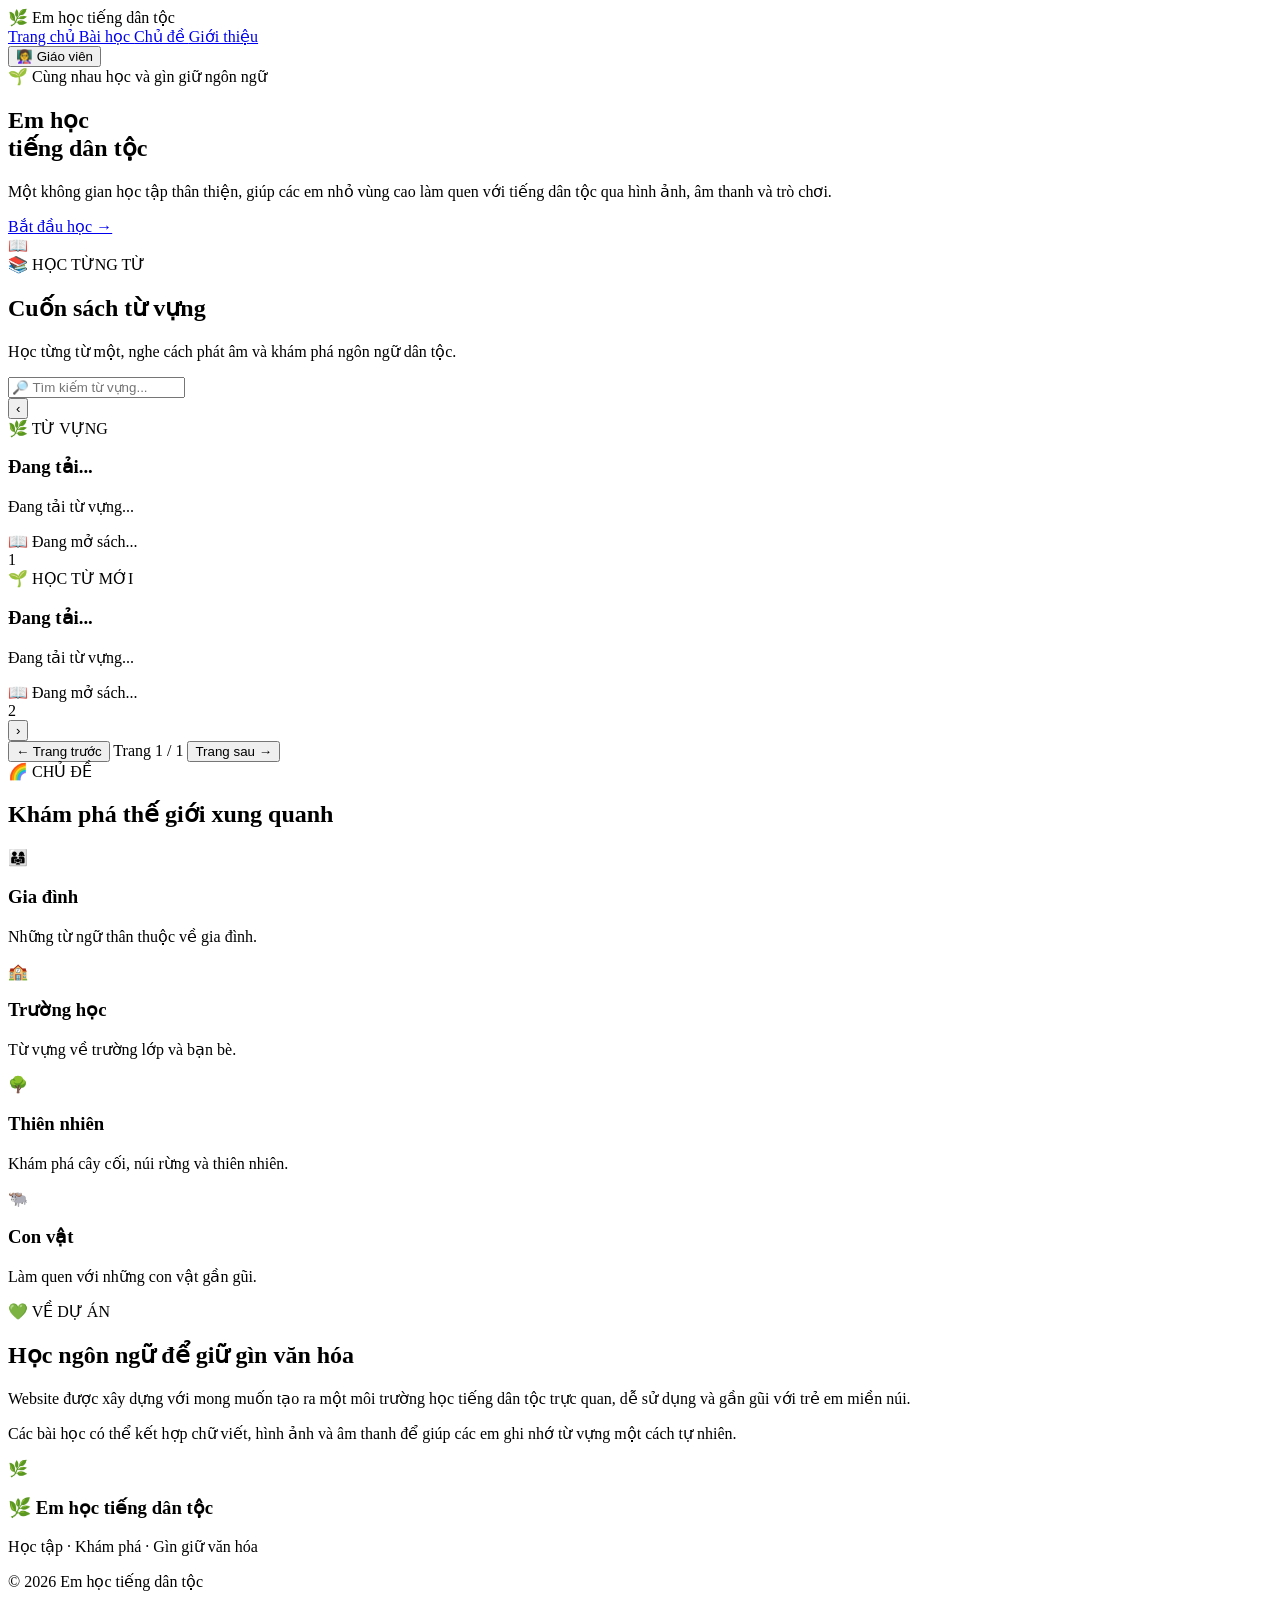
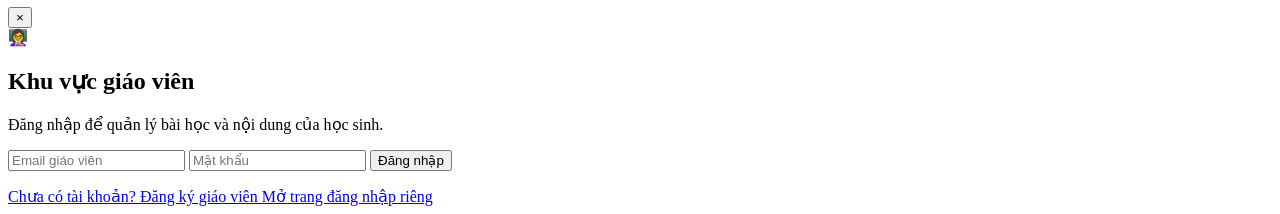
==== docs/index.html @ e3fe4866 "Add GitHub Pages frontend" ====
<!DOCTYPE html>
<html lang="vi">

<head>
    <meta charset="UTF-8">

    <meta
        name="viewport"
        content="width=device-width, initial-scale=1.0"
    >

    <title>Em học tiếng dân tộc</title>

    <link
    rel="stylesheet"
    href="/static/design.css"
>

</head>

<body>

    <!-- ================================================= -->
    <!-- HEADER -->
    <!-- ================================================= -->

    <header class="header">

        <div class="logo">
            🌿
            <span>Em học tiếng dân tộc</span>
        </div>

        <nav class="nav">

            <a href="#home">
                Trang chủ
            </a>

            <a href="#lessons">
                Bài học
            </a>

            <a href="#topics">
                Chủ đề
            </a>

            <a href="#about">
                Giới thiệu
            </a>

        </nav>

        <button
            class="teacher-login"
            type="button"
        >
            👩‍🏫 Giáo viên
        </button>

    </header>


    <!-- ================================================= -->
    <!-- HERO -->
    <!-- ================================================= -->

    <section
        class="hero"
        id="home"
    >

        <div class="hero-content">

            <span class="hero-small">
                🌱 Cùng nhau học và gìn giữ ngôn ngữ
            </span>

            <h1>
                Em học<br>
                <span>tiếng dân tộc</span>
            </h1>

            <p>
                Một không gian học tập thân thiện,
                giúp các em nhỏ vùng cao làm quen
                với tiếng dân tộc qua hình ảnh,
                âm thanh và trò chơi.
            </p>

            <a
                href="#lessons"
                class="hero-button"
            >
                Bắt đầu học →
            </a>

        </div>

        <div class="hero-illustration">
            📖
        </div>

    </section>


    <!-- ================================================= -->
    <!-- LESSONS / VOCABULARY BOOK -->
    <!-- ================================================= -->

    <section
        class="lessons-section"
        id="lessons"
    >

        <div class="section-title">

            <span>
                📚 HỌC TỪNG TỪ
            </span>

            <h2>
                Cuốn sách từ vựng
            </h2>

            <p>
                Học từng từ một, nghe cách phát âm
                và khám phá ngôn ngữ dân tộc.
            </p>

        </div>


        <!-- ================================================= -->
        <!-- SEARCH -->
        <!-- ================================================= -->

        <div class="search-box">

            <input
                type="text"
                id="searchInput"
                placeholder="🔎 Tìm kiếm từ vựng..."
                autocomplete="off"
            >

        </div>


        <!-- ================================================= -->
        <!-- BOOK -->
        <!-- ================================================= -->

        <div class="book-wrapper">

            <!-- TRANG TRƯỚC -->

            <button
                class="book-nav"
                id="prevPage"
                type="button"
                aria-label="Trang trước"
            >
                ‹
            </button>


            <!-- CUỐN SÁCH -->

            <div class="book">

                <!-- ========================================= -->
                <!-- TRANG TRÁI -->
                <!-- ========================================= -->

                <div class="book-page left-page">

                    <div class="page-content">

                        <div class="page-header">
                            <span>
                                🌿 TỪ VỰNG
                            </span>
                        </div>

                        <h3 id="leftTitle">
                            Đang tải...
                        </h3>

                        <p
                            id="leftDescription"
                            class="page-description"
                        >
                            Đang tải từ vựng...
                        </p>


                        <div
                            class="book-words"
                            id="leftWords"
                        >

                            <div class="loading">
                                📖 Đang mở sách...
                            </div>

                        </div>

                    </div>


                    <div
                        class="page-number"
                        id="leftPageNumber"
                    >
                        1
                    </div>

                </div>


                <!-- ========================================= -->
                <!-- GÁY SÁCH -->
                <!-- ========================================= -->

                <div class="book-spine"></div>


                <!-- ========================================= -->
                <!-- TRANG PHẢI -->
                <!-- ========================================= -->

                <div class="book-page right-page">

                    <div class="page-content">

                        <div class="page-header">
                            <span>
                                🌱 HỌC TỪ MỚI
                            </span>
                        </div>

                        <h3 id="rightTitle">
                            Đang tải...
                        </h3>

                        <p
                            id="rightDescription"
                            class="page-description"
                        >
                            Đang tải từ vựng...
                        </p>


                        <div
                            class="book-words"
                            id="rightWords"
                        >

                            <div class="loading">
                                📖 Đang mở sách...
                            </div>

                        </div>

                    </div>


                    <div
                        class="page-number"
                        id="rightPageNumber"
                    >
                        2
                    </div>

                </div>

            </div>


            <!-- TRANG SAU -->

            <button
                class="book-nav"
                id="nextPage"
                type="button"
                aria-label="Trang sau"
            >
                ›
            </button>

        </div>


        <!-- ================================================= -->
        <!-- BOOK CONTROLS -->
        <!-- ================================================= -->

        <div class="book-controls">

            <button
                class="book-control-button"
                id="prevPageBottom"
                type="button"
            >
                ← Trang trước
            </button>


            <span
                id="bookPageInfo"
                class="book-page-info"
            >
                Trang 1 / 1
            </span>


            <button
                class="book-control-button"
                id="nextPageBottom"
                type="button"
            >
                Trang sau →
            </button>

        </div>

    </section>


    <!-- ================================================= -->
    <!-- TOPICS -->
    <!-- ================================================= -->

    <section
        class="topics-section"
        id="topics"
    >

        <div class="section-title">

            <span>
                🌈 CHỦ ĐỀ
            </span>

            <h2>
                Khám phá thế giới xung quanh
            </h2>

        </div>


        <div class="topic-grid">

            <div class="topic-card">

                <div class="topic-icon">
                    👨‍👩‍👧
                </div>

                <h3>
                    Gia đình
                </h3>

                <p>
                    Những từ ngữ thân thuộc
                    về gia đình.
                </p>

            </div>


            <div class="topic-card">

                <div class="topic-icon">
                    🏫
                </div>

                <h3>
                    Trường học
                </h3>

                <p>
                    Từ vựng về trường lớp
                    và bạn bè.
                </p>

            </div>


            <div class="topic-card">

                <div class="topic-icon">
                    🌳
                </div>

                <h3>
                    Thiên nhiên
                </h3>

                <p>
                    Khám phá cây cối,
                    núi rừng và thiên nhiên.
                </p>

            </div>


            <div class="topic-card">

                <div class="topic-icon">
                    🐃
                </div>

                <h3>
                    Con vật
                </h3>

                <p>
                    Làm quen với những
                    con vật gần gũi.
                </p>

            </div>

        </div>

    </section>


    <!-- ================================================= -->
    <!-- ABOUT -->
    <!-- ================================================= -->

    <section
        class="about-section"
        id="about"
    >

        <div class="about-content">

            <span>
                💚 VỀ DỰ ÁN
            </span>

            <h2>
                Học ngôn ngữ để giữ gìn văn hóa
            </h2>

            <p>
                Website được xây dựng với mong muốn
                tạo ra một môi trường học tiếng dân tộc
                trực quan, dễ sử dụng và gần gũi với
                trẻ em miền núi.
            </p>

            <p>
                Các bài học có thể kết hợp chữ viết,
                hình ảnh và âm thanh để giúp các em
                ghi nhớ từ vựng một cách tự nhiên.
            </p>

        </div>


        <div class="about-icon">
            🌿
        </div>

    </section>


    <!-- ================================================= -->
    <!-- FOOTER -->
    <!-- ================================================= -->

    <footer class="footer">

        <h3>
            🌿 Em học tiếng dân tộc
        </h3>

        <p>
            Học tập · Khám phá · Gìn giữ văn hóa
        </p>

        <p>
            © 2026 Em học tiếng dân tộc
        </p>

    </footer>


    <!-- ================================================= -->
    <!-- LOGIN POPUP -->
    <!-- ================================================= -->

    <div
        class="login-popup"
        role="dialog"
        aria-modal="true"
        aria-labelledby="loginTitle"
    >

        <div class="login-box">

            <button
                class="close"
                type="button"
                aria-label="Đóng"
            >
                ×
            </button>


            <div class="login-icon">
                👩‍🏫
            </div>


            <h2 id="loginTitle">
                Khu vực giáo viên
            </h2>


            <p>
                Đăng nhập để quản lý bài học
                và nội dung của học sinh.
            </p>


            <input
                id="loginEmail"
                type="email"
                placeholder="Email giáo viên"
                autocomplete="email"
            >


            <input
                id="password"
                type="password"
                placeholder="Mật khẩu"
                autocomplete="current-password"
            >


            <button
                class="login-button"
                type="button"
            >
                Đăng nhập
            </button>


            <p
                id="loginMessage"
                class="login-message"
            ></p>


            <a
                href="register.html"
                class="register-link"
            >
                Chưa có tài khoản? Đăng ký giáo viên
            </a>


            <a
                href="login.html"
                class="separate-login-link"
            >
                Mở trang đăng nhập riêng
            </a>

        </div>

    </div>


    <!-- ================================================= -->
    <!-- JAVASCRIPT -->
    <!-- ================================================= -->

  

<script src="/static/function.js"></script>
</body>

</html>
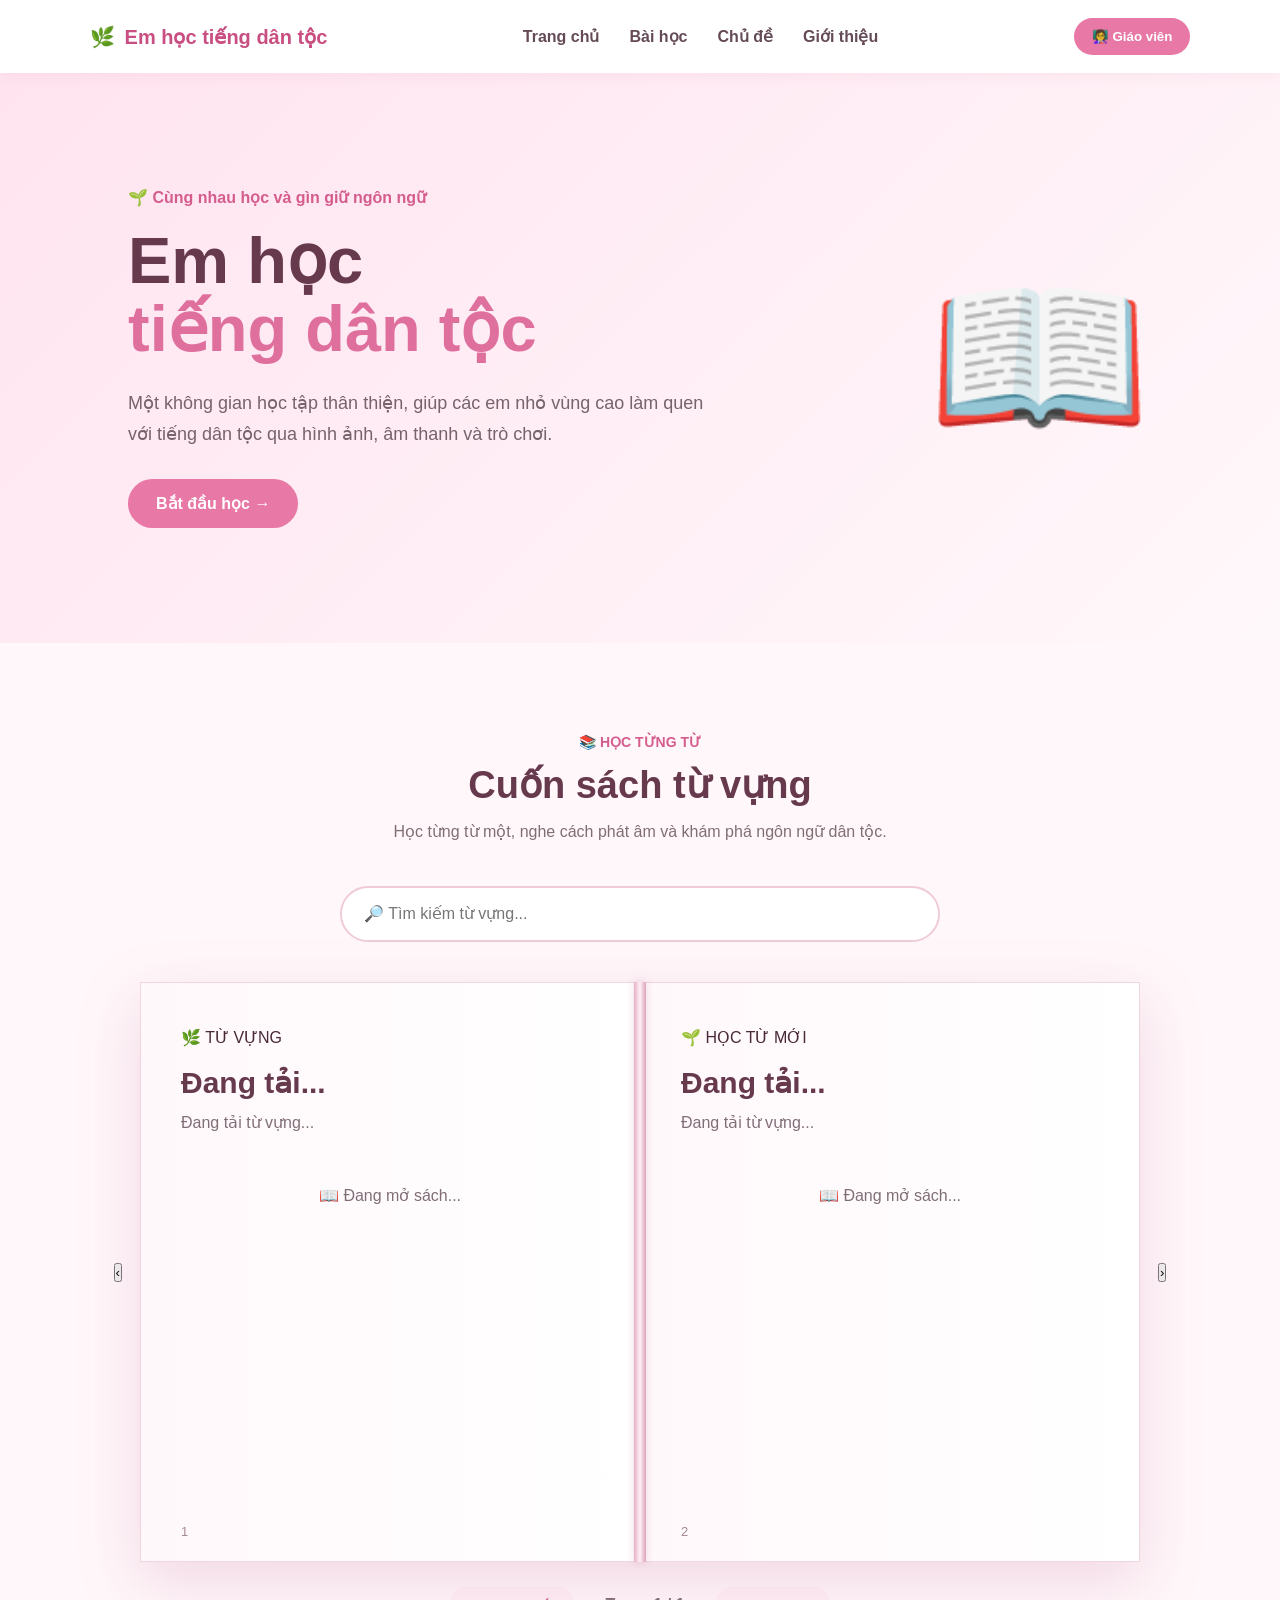
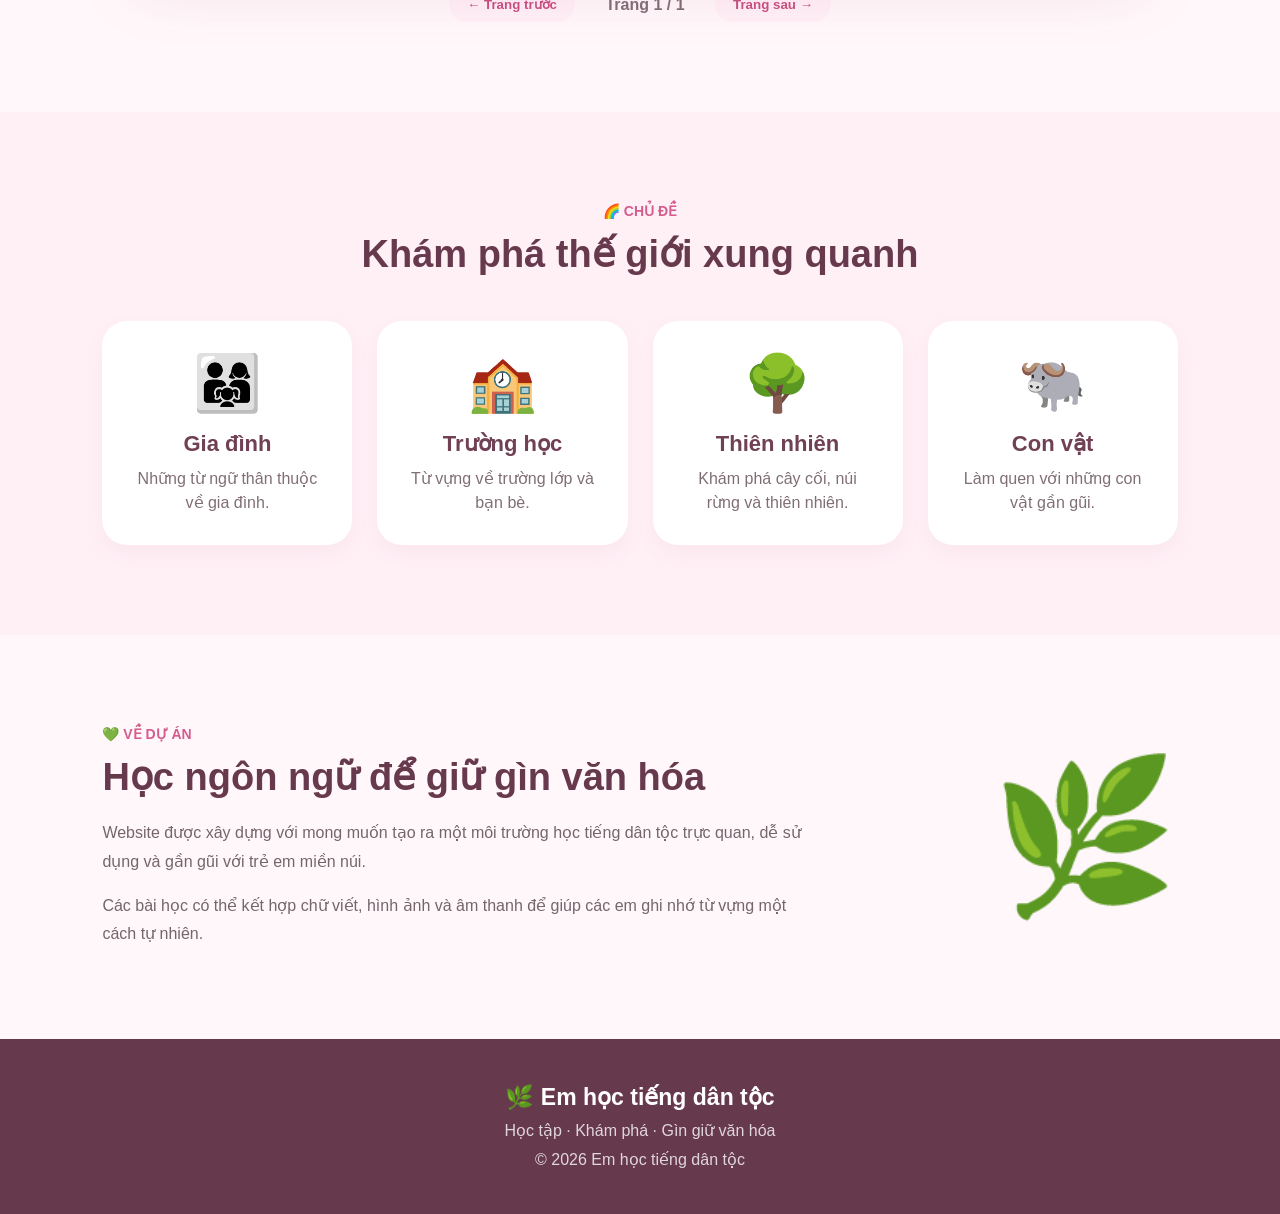
==== commit d8321bf2: "Fix CSS paths" ====
--- a/docs/index.html
+++ b/docs/index.html
@@ -14,7 +14,7 @@
 
     <link
     rel="stylesheet"
-    href="/static/design.css"
+    href="./design.css"
 >
 
 </head>
--- a/docs/design.css
+++ b/docs/design.css
@@ -0,0 +1,1275 @@
+* {
+    margin: 0;
+    padding: 0;
+    box-sizing: border-box;
+}
+
+html {
+    scroll-behavior: smooth;
+}
+
+body {
+    font-family: "Segoe UI", Arial, sans-serif;
+    background: #fff7fa;
+    color: #4a2938;
+}
+
+
+/* =====================================================
+   HEADER
+===================================================== */
+
+.header {
+    width: 100%;
+    padding: 18px 7%;
+
+    display: flex;
+    align-items: center;
+    justify-content: space-between;
+
+    background: white;
+
+    position: sticky;
+    top: 0;
+    z-index: 1000;
+
+    box-shadow:
+        0 2px 15px rgba(190, 80, 120, 0.08);
+}
+
+.logo {
+    display: flex;
+    align-items: center;
+    gap: 10px;
+
+    font-size: 20px;
+    font-weight: 700;
+
+    color: #c94f82;
+}
+
+.nav {
+    display: flex;
+    gap: 30px;
+}
+
+.nav a {
+    text-decoration: none;
+    color: #654b57;
+    font-weight: 600;
+
+    transition: 0.2s;
+}
+
+.nav a:hover {
+    color: #d95f91;
+}
+
+.teacher-login {
+    border: none;
+
+    padding: 11px 18px;
+
+    border-radius: 30px;
+
+    background: #e878a5;
+    color: white;
+
+    cursor: pointer;
+
+    font-weight: 600;
+
+    transition: 0.2s;
+}
+
+.teacher-login:hover {
+    background: #d95f91;
+    transform: translateY(-1px);
+}
+
+
+/* =====================================================
+   HERO
+===================================================== */
+
+.hero {
+    min-height: 570px;
+
+    padding: 80px 10%;
+
+    display: flex;
+    align-items: center;
+    justify-content: space-between;
+
+    background:
+        linear-gradient(
+            135deg,
+            #ffe4ef,
+            #fff8fb
+        );
+}
+
+.hero-content {
+    max-width: 600px;
+}
+
+.hero-small {
+    color: #d45d8d;
+    font-weight: 600;
+}
+
+.hero h1 {
+    margin-top: 20px;
+
+    font-size: 65px;
+    line-height: 1.05;
+
+    color: #67394d;
+}
+
+.hero h1 span {
+    color: #df6f9d;
+}
+
+.hero p {
+    margin-top: 25px;
+
+    font-size: 18px;
+
+    line-height: 1.7;
+
+    color: #76636c;
+}
+
+.hero-button {
+    display: inline-block;
+
+    margin-top: 30px;
+
+    padding: 15px 28px;
+
+    border-radius: 30px;
+
+    background: #e878a5;
+    color: white;
+
+    text-decoration: none;
+
+    font-weight: 700;
+
+    transition: 0.2s;
+}
+
+.hero-button:hover {
+    background: #d95f91;
+
+    transform: translateY(-2px);
+
+    box-shadow:
+        0 8px 20px rgba(217, 95, 145, 0.2);
+}
+
+.hero-illustration {
+    font-size: 180px;
+}
+
+
+/* =====================================================
+   GENERAL SECTION
+===================================================== */
+
+.lessons-section,
+.topics-section,
+.about-section {
+    padding: 90px 8%;
+}
+
+.section-title {
+    text-align: center;
+
+    max-width: 700px;
+
+    margin: 0 auto 45px;
+}
+
+.section-title span,
+.about-content > span {
+    color: #d45d8d;
+
+    font-size: 14px;
+
+    font-weight: 700;
+}
+
+.section-title h2,
+.about-content h2 {
+    margin-top: 12px;
+
+    font-size: 38px;
+
+    color: #67394d;
+}
+
+.section-title p {
+    margin-top: 15px;
+
+    color: #806e77;
+}
+
+
+/* =====================================================
+   SEARCH
+===================================================== */
+
+.search-box {
+    max-width: 600px;
+
+    margin: 0 auto 40px;
+}
+
+.search-box input {
+    width: 100%;
+
+    padding: 17px 22px;
+
+    border: 2px solid #f0cbd9;
+
+    border-radius: 40px;
+
+    outline: none;
+
+    font-size: 16px;
+
+    background: white;
+
+    transition: 0.2s;
+}
+
+.search-box input:focus {
+    border-color: #e878a5;
+
+    box-shadow:
+        0 0 0 4px rgba(232, 120, 165, 0.1);
+}
+
+
+
+/* =====================================================
+   BOOK - CUỐN SÁCH TỪ VỰNG
+===================================================== */
+
+.book-wrapper {
+    width: 100%;
+    max-width: 1200px;
+    margin: 30px auto 0;
+
+    display: flex;
+    align-items: center;
+    justify-content: center;
+
+    gap: 18px;
+}
+
+
+/* =====================================================
+   BOOK
+===================================================== */
+
+.book {
+    width: 100%;
+    max-width: 1000px;
+
+    min-height: 580px;
+
+    display: flex;
+
+    position: relative;
+
+    perspective: 1800px;
+
+    filter:
+        drop-shadow(
+            0 20px 30px
+            rgba(180, 70, 120, 0.18)
+        );
+}
+
+
+/* =====================================================
+   PAGE
+===================================================== */
+
+.book-page {
+    width: 50%;
+    min-height: 580px;
+
+    position: relative;
+
+    padding: 45px 40px;
+
+    background:
+        linear-gradient(
+            90deg,
+            #fff8fb,
+            #ffffff
+        );
+
+    border: 1px solid #f1d5df;
+
+    overflow: hidden;
+}
+
+
+.book-left {
+    border-radius:
+        25px 0 0 25px;
+
+    box-shadow:
+        inset -12px 0 20px
+        rgba(180, 70, 120, 0.05);
+}
+
+
+.book-right {
+    border-radius:
+        0 25px 25px 0;
+
+    background:
+        linear-gradient(
+            270deg,
+            #fff8fb,
+            #ffffff
+        );
+
+    box-shadow:
+        inset 12px 0 20px
+        rgba(180, 70, 120, 0.05);
+}
+
+
+/* =====================================================
+   BOOK SPINE
+===================================================== */
+
+.book-spine {
+    width: 12px;
+
+    min-height: 580px;
+
+    position: absolute;
+
+    left: 50%;
+
+    transform:
+        translateX(-50%);
+
+    z-index: 10;
+
+    background:
+        linear-gradient(
+            90deg,
+            #e5b0c5,
+            #fff0f6,
+            #dca2ba
+        );
+
+    box-shadow:
+        0 0 8px
+        rgba(160, 70, 110, 0.2);
+}
+
+
+/* =====================================================
+   PAGE CONTENT
+===================================================== */
+
+.page-content {
+    position: relative;
+    z-index: 2;
+}
+
+
+.page-label {
+    display: inline-block;
+
+    padding: 7px 14px;
+
+    border-radius: 20px;
+
+    background: #fff0f6;
+
+    color: #d45d8d;
+
+    font-size: 13px;
+
+    font-weight: 700;
+}
+
+
+.page-content h3 {
+    margin-top: 18px;
+
+    font-size: 30px;
+
+    color: #67394d;
+}
+
+
+.page-description {
+    margin-top: 10px;
+
+    color: #806e77;
+
+    line-height: 1.6;
+}
+
+
+/* =====================================================
+   DECORATION
+===================================================== */
+
+.page-decoration {
+    position: absolute;
+
+    top: 15px;
+    right: 25px;
+
+    font-size: 32px;
+
+    opacity: 0.7;
+}
+
+
+/* =====================================================
+   WORD GRID
+===================================================== */
+
+.book-word-grid {
+    margin-top: 25px;
+
+    display: grid;
+
+    grid-template-columns:
+        repeat(2, 1fr);
+
+    gap: 15px;
+}
+
+
+/* =====================================================
+   WORD CARD
+===================================================== */
+
+.book-word {
+    min-height: 150px;
+
+    padding: 20px;
+
+    display: flex;
+
+    flex-direction: column;
+
+    justify-content: center;
+
+    align-items: center;
+
+    text-align: center;
+
+    background:
+        linear-gradient(
+            135deg,
+            #fff0f6,
+            #fff9fc
+        );
+
+    border: 1px solid #f4d7e3;
+
+    border-radius: 18px;
+
+    transition: 0.25s;
+
+    cursor: default;
+}
+
+
+.book-word:hover {
+    transform:
+        translateY(-4px)
+        rotate(-1deg);
+
+    box-shadow:
+        0 8px 20px
+        rgba(190, 80, 120, 0.12);
+}
+
+
+.book-word-icon {
+    font-size: 30px;
+
+    margin-bottom: 8px;
+}
+
+
+.book-word-ethnic {
+    font-size: 23px;
+
+    font-weight: 700;
+
+    color: #67394d;
+}
+
+
+.book-word-pronunciation {
+    margin-top: 5px;
+
+    font-size: 14px;
+
+    font-style: italic;
+
+    color: #c45b85;
+}
+
+
+.book-word-meaning {
+    margin-top: 8px;
+
+    font-size: 14px;
+
+    color: #75656d;
+}
+
+
+/* =====================================================
+   AUDIO BUTTON
+===================================================== */
+
+.word-audio {
+    margin-top: 10px;
+
+    padding: 7px 13px;
+
+    border: none;
+
+    border-radius: 20px;
+
+    background: #e878a5;
+
+    color: white;
+
+    cursor: pointer;
+
+    font-size: 13px;
+
+    transition: 0.2s;
+}
+
+
+.word-audio:hover {
+    background: #d95f91;
+
+    transform: scale(1.05);
+}
+
+
+/* =====================================================
+   EMPTY WORD
+===================================================== */
+
+.empty-word {
+    grid-column: 1 / -1;
+
+    min-height: 200px;
+
+    display: flex;
+
+    align-items: center;
+
+    justify-content: center;
+
+    text-align: center;
+
+    color: #a58b95;
+
+    font-size: 16px;
+}
+
+
+/* =====================================================
+   PAGE NUMBER
+===================================================== */
+
+.page-number {
+    position: absolute;
+
+    bottom: 22px;
+
+    font-size: 13px;
+
+    color: #a58b95;
+}
+
+
+.book-left .page-number {
+    left: 35px;
+}
+
+
+.book-right .page-number {
+    right: 35px;
+}
+
+
+/* =====================================================
+   ARROWS
+===================================================== */
+
+.book-arrow {
+    width: 48px;
+    height: 48px;
+
+    flex-shrink: 0;
+
+    border: none;
+
+    border-radius: 50%;
+
+    background: #e878a5;
+
+    color: white;
+
+    font-size: 18px;
+
+    cursor: pointer;
+
+    transition: 0.2s;
+
+    box-shadow:
+        0 6px 15px
+        rgba(217, 95, 145, 0.2);
+}
+
+
+.book-arrow:hover {
+    background: #d95f91;
+
+    transform: scale(1.08);
+}
+
+
+.book-arrow:disabled {
+    background: #e8c1d0;
+
+    cursor: not-allowed;
+
+    transform: none;
+
+    box-shadow: none;
+}
+
+
+/* =====================================================
+   BOOK CONTROLS
+===================================================== */
+
+.book-controls {
+    margin: 25px auto 0;
+
+    display: flex;
+
+    align-items: center;
+
+    justify-content: center;
+
+    gap: 25px;
+}
+
+
+.book-controls button {
+    padding: 10px 18px;
+
+    border: none;
+
+    border-radius: 20px;
+
+    background: #fff0f6;
+
+    color: #c94f82;
+
+    font-weight: 600;
+
+    cursor: pointer;
+
+    transition: 0.2s;
+}
+
+
+.book-controls button:hover {
+    background: #ffe0ec;
+}
+
+
+#bookPageInfo {
+    min-width: 90px;
+
+    text-align: center;
+
+    color: #806e77;
+
+    font-weight: 600;
+}
+
+
+/* =====================================================
+   BOOK ANIMATION
+===================================================== */
+
+.book-page.page-changing {
+    animation:
+        pageChange 0.45s ease;
+}
+
+
+@keyframes pageChange {
+
+    0% {
+        transform:
+            rotateY(0deg);
+        opacity: 1;
+    }
+
+    50% {
+        transform:
+            rotateY(-8deg);
+        opacity: 0.6;
+    }
+
+    100% {
+        transform:
+            rotateY(0deg);
+        opacity: 1;
+    }
+
+}
+
+
+/* =====================================================
+   LOADING / ERROR
+===================================================== */
+
+.loading {
+    text-align: center;
+
+    width: 100%;
+
+    padding: 50px;
+
+    color: #806e77;
+}
+
+
+.error-box {
+    width: 100%;
+
+    padding: 25px;
+
+    text-align: center;
+
+    background: #fff0f3;
+
+    border-radius: 15px;
+
+    color: #bd536c;
+}
+
+
+/* =====================================================
+   RESPONSIVE BOOK
+===================================================== */
+
+@media (max-width: 900px) {
+
+    .book {
+        min-height: 500px;
+    }
+
+    .book-page {
+        min-height: 500px;
+
+        padding: 30px 25px;
+    }
+
+    .book-spine {
+        min-height: 500px;
+    }
+
+    .book-content h3 {
+        font-size: 25px;
+    }
+
+    .book-word-grid {
+        grid-template-columns:
+            1fr;
+    }
+
+    .book-word {
+        min-height: 120px;
+    }
+
+}
+
+
+@media (max-width: 650px) {
+
+    .book-wrapper {
+        gap: 5px;
+    }
+
+    .book {
+        min-height: 480px;
+    }
+
+    .book-page {
+        min-height: 480px;
+
+        padding: 25px 18px;
+    }
+
+    .book-spine {
+        width: 6px;
+
+        min-height: 480px;
+    }
+
+    .book-page h3 {
+        font-size: 21px;
+    }
+
+    .page-description {
+        font-size: 13px;
+    }
+
+    .book-word-ethnic {
+        font-size: 19px;
+    }
+
+    .book-arrow {
+        width: 38px;
+        height: 38px;
+
+        font-size: 14px;
+    }
+
+    .book-controls {
+        gap: 8px;
+    }
+
+    .book-controls button {
+        padding: 8px 12px;
+
+        font-size: 12px;
+    }
+
+}
+.word-list {
+    margin-top: 20px;
+}
+
+.word-item {
+    display: flex;
+
+    align-items: center;
+
+    gap: 15px;
+
+    padding: 13px;
+
+    margin-top: 10px;
+
+    background: #fff0f6;
+
+    border-radius: 15px;
+
+    transition: 0.2s;
+}
+
+.word-item:hover {
+    background: #ffe5ef;
+}
+
+.word-icon {
+    font-size: 27px;
+}
+
+.word-item strong {
+    display: block;
+
+    color: #583444;
+}
+
+.word-item small {
+    display: block;
+
+    margin-top: 3px;
+
+    color: #8a747e;
+}
+
+.loading {
+    text-align: center;
+
+    grid-column: 1 / -1;
+
+    color: #806e77;
+}
+
+.error-box {
+    grid-column: 1 / -1;
+
+    padding: 25px;
+
+    text-align: center;
+
+    background: #fff0f3;
+
+    border-radius: 15px;
+
+    color: #bd536c;
+}
+
+
+/* =====================================================
+   TOPICS
+===================================================== */
+
+.topics-section {
+    background: #fff0f6;
+}
+
+.topic-grid {
+    display: grid;
+
+    grid-template-columns:
+        repeat(
+            auto-fit,
+            minmax(220px, 1fr)
+        );
+
+    gap: 25px;
+}
+
+.topic-card {
+    background: white;
+
+    padding: 30px;
+
+    text-align: center;
+
+    border-radius: 25px;
+
+    box-shadow:
+        0 8px 20px rgba(190, 80, 120, 0.06);
+
+    transition: 0.2s;
+}
+
+.topic-card:hover {
+    transform: translateY(-4px);
+
+    box-shadow:
+        0 12px 25px rgba(190, 80, 120, 0.12);
+}
+
+.topic-icon {
+    font-size: 55px;
+
+    margin-bottom: 15px;
+}
+
+.topic-card h3 {
+    color: #704054;
+
+    font-size: 22px;
+}
+
+.topic-card p {
+    margin-top: 10px;
+
+    color: #806e77;
+
+    line-height: 1.5;
+}
+
+
+/* =====================================================
+   ABOUT
+===================================================== */
+
+.about-section {
+    display: flex;
+
+    align-items: center;
+
+    justify-content: space-between;
+
+    gap: 60px;
+}
+
+.about-content {
+    max-width: 700px;
+}
+
+.about-content h2 {
+    margin-bottom: 20px;
+}
+
+.about-content p {
+    margin-top: 15px;
+
+    line-height: 1.8;
+
+    color: #75656d;
+}
+
+.about-icon {
+    font-size: 150px;
+}
+
+
+/* =====================================================
+   FOOTER
+===================================================== */
+
+.footer {
+    padding: 45px 20px;
+
+    text-align: center;
+
+    background: #67394d;
+
+    color: white;
+}
+
+.footer h3 {
+    font-size: 23px;
+}
+
+.footer p {
+    margin-top: 10px;
+
+    opacity: 0.8;
+}
+
+
+/* =====================================================
+   LOGIN POPUP
+===================================================== */
+
+.login-popup {
+    position: fixed;
+
+    inset: 0;
+
+    background:
+        rgba(80, 30, 50, 0.45);
+
+    display: none;
+
+    align-items: center;
+    justify-content: center;
+
+    z-index: 2000;
+}
+
+.login-popup.active {
+    display: flex;
+}
+
+.login-box {
+    width: 400px;
+
+    max-width: 90%;
+
+    padding: 40px;
+
+    position: relative;
+
+    background: white;
+
+    border-radius: 25px;
+
+    text-align: center;
+
+    box-shadow:
+        0 20px 60px rgba(150, 60, 100, 0.2);
+}
+
+.close {
+    position: absolute;
+
+    right: 18px;
+    top: 12px;
+
+    border: none;
+
+    background: transparent;
+
+    font-size: 30px;
+
+    cursor: pointer;
+
+    color: #777;
+
+    transition: 0.2s;
+}
+
+.close:hover {
+    color: #d95f91;
+}
+
+.login-icon {
+    font-size: 55px;
+}
+
+.login-box h2 {
+    margin-top: 10px;
+
+    color: #704054;
+}
+
+.login-box > p {
+    margin: 10px 0 20px;
+
+    color: #806e77;
+}
+
+.login-box input {
+    width: 100%;
+
+    padding: 14px 16px;
+
+    margin-top: 12px;
+
+    border: 1px solid #efcad9;
+
+    border-radius: 12px;
+
+    outline: none;
+
+    font-size: 15px;
+
+    transition: 0.2s;
+}
+
+.login-box input:focus {
+    border-color: #e878a5;
+
+    box-shadow:
+        0 0 0 3px rgba(232, 120, 165, 0.1);
+}
+
+.login-button {
+    width: 100%;
+
+    margin-top: 18px;
+
+    padding: 14px;
+
+    border: none;
+
+    border-radius: 12px;
+
+    background: #e878a5;
+
+    color: white;
+
+    cursor: pointer;
+
+    font-weight: 700;
+
+    font-size: 16px;
+
+    transition: 0.2s;
+}
+
+.login-button:hover {
+    background: #d95f91;
+
+    transform: translateY(-1px);
+}
+
+.login-message {
+    min-height: 22px;
+
+    font-size: 14px;
+}
+
+.register-link,
+.separate-login-link {
+    display: block;
+
+    margin-top: 12px;
+
+    color: #d45d8d;
+
+    text-decoration: none;
+
+    font-size: 14px;
+
+    transition: 0.2s;
+}
+
+.register-link:hover,
+.separate-login-link:hover {
+    color: #b83f70;
+
+    text-decoration: underline;
+}
+
+
+/* =====================================================
+   RESPONSIVE
+===================================================== */
+
+@media (max-width: 800px) {
+
+    .header {
+        flex-wrap: wrap;
+
+        gap: 15px;
+    }
+
+    .nav {
+        order: 3;
+
+        width: 100%;
+
+        justify-content: center;
+
+        gap: 15px;
+    }
+
+    .hero {
+        flex-direction: column;
+
+        text-align: center;
+
+        padding-top: 60px;
+    }
+
+    .hero h1 {
+        font-size: 48px;
+    }
+
+    .hero-illustration {
+        font-size: 100px;
+
+        margin-top: 30px;
+    }
+
+    .about-section {
+        flex-direction: column;
+
+        text-align: center;
+    }
+
+}
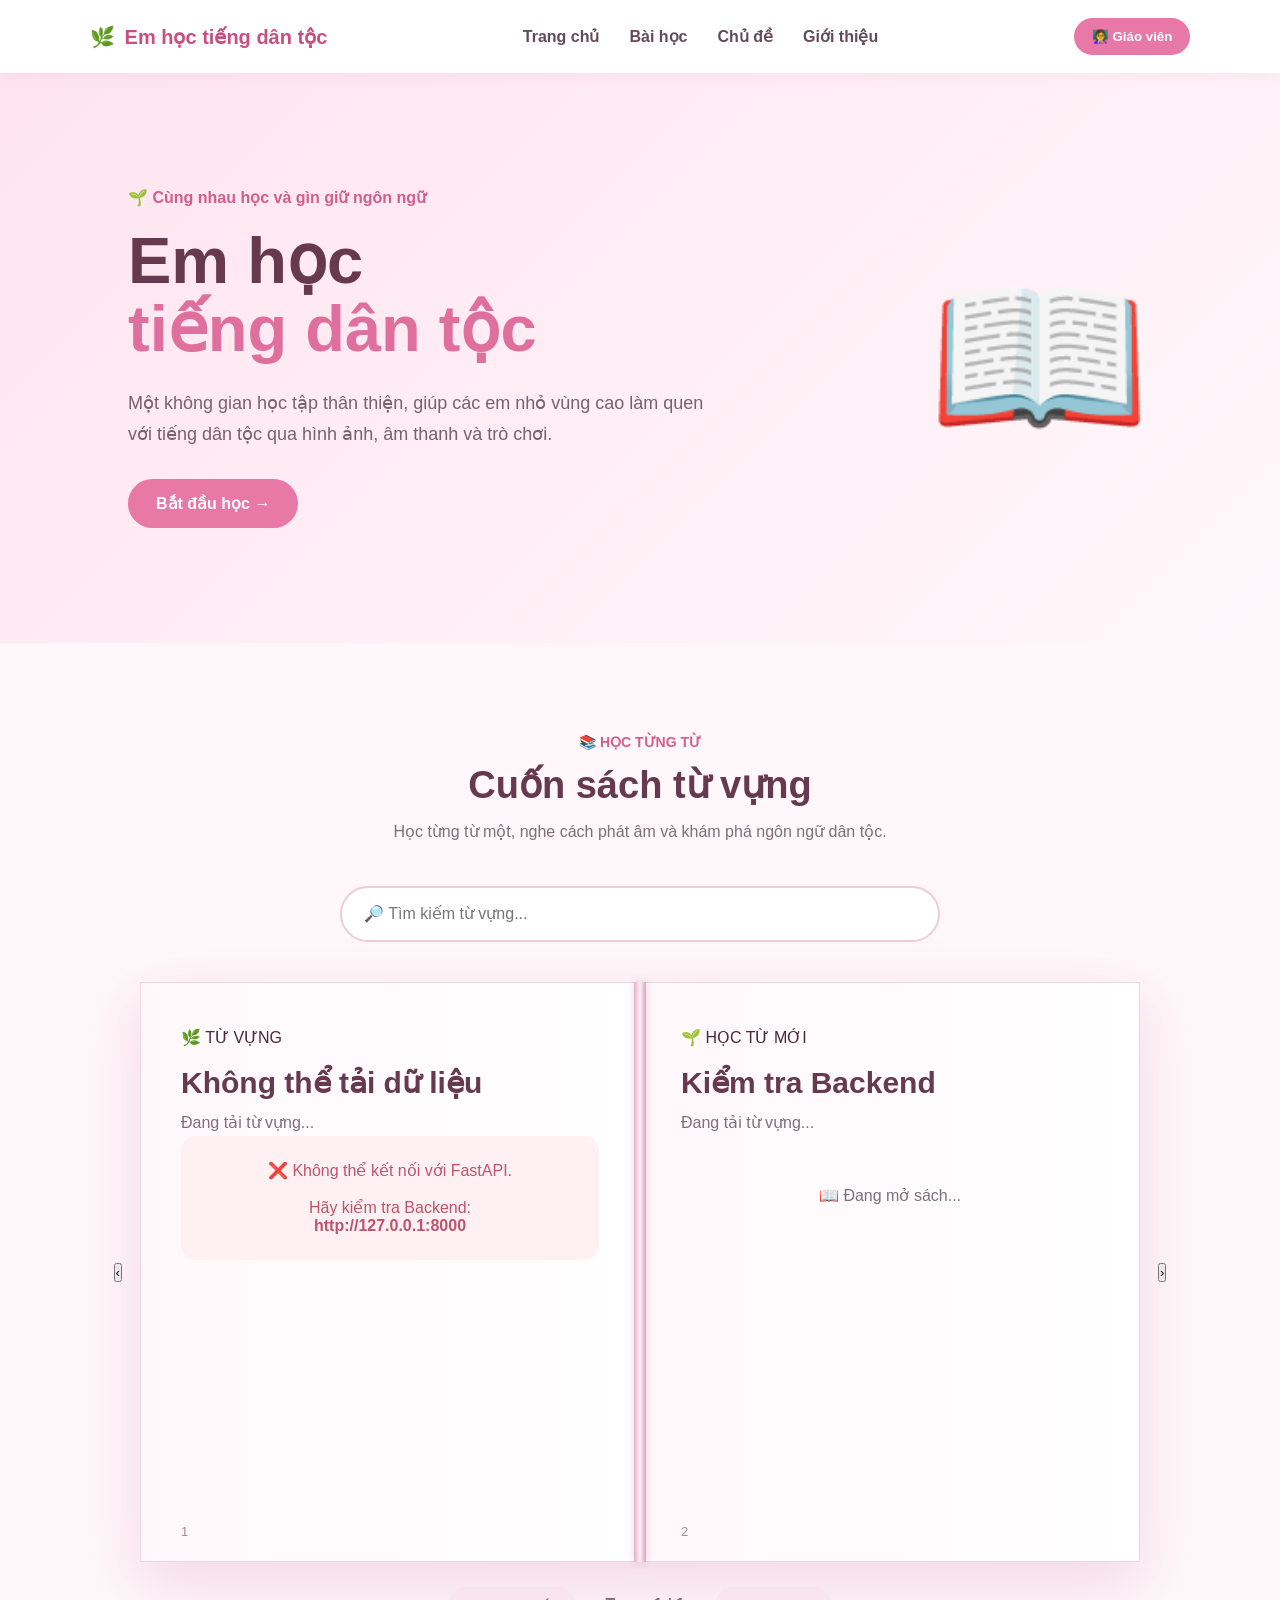
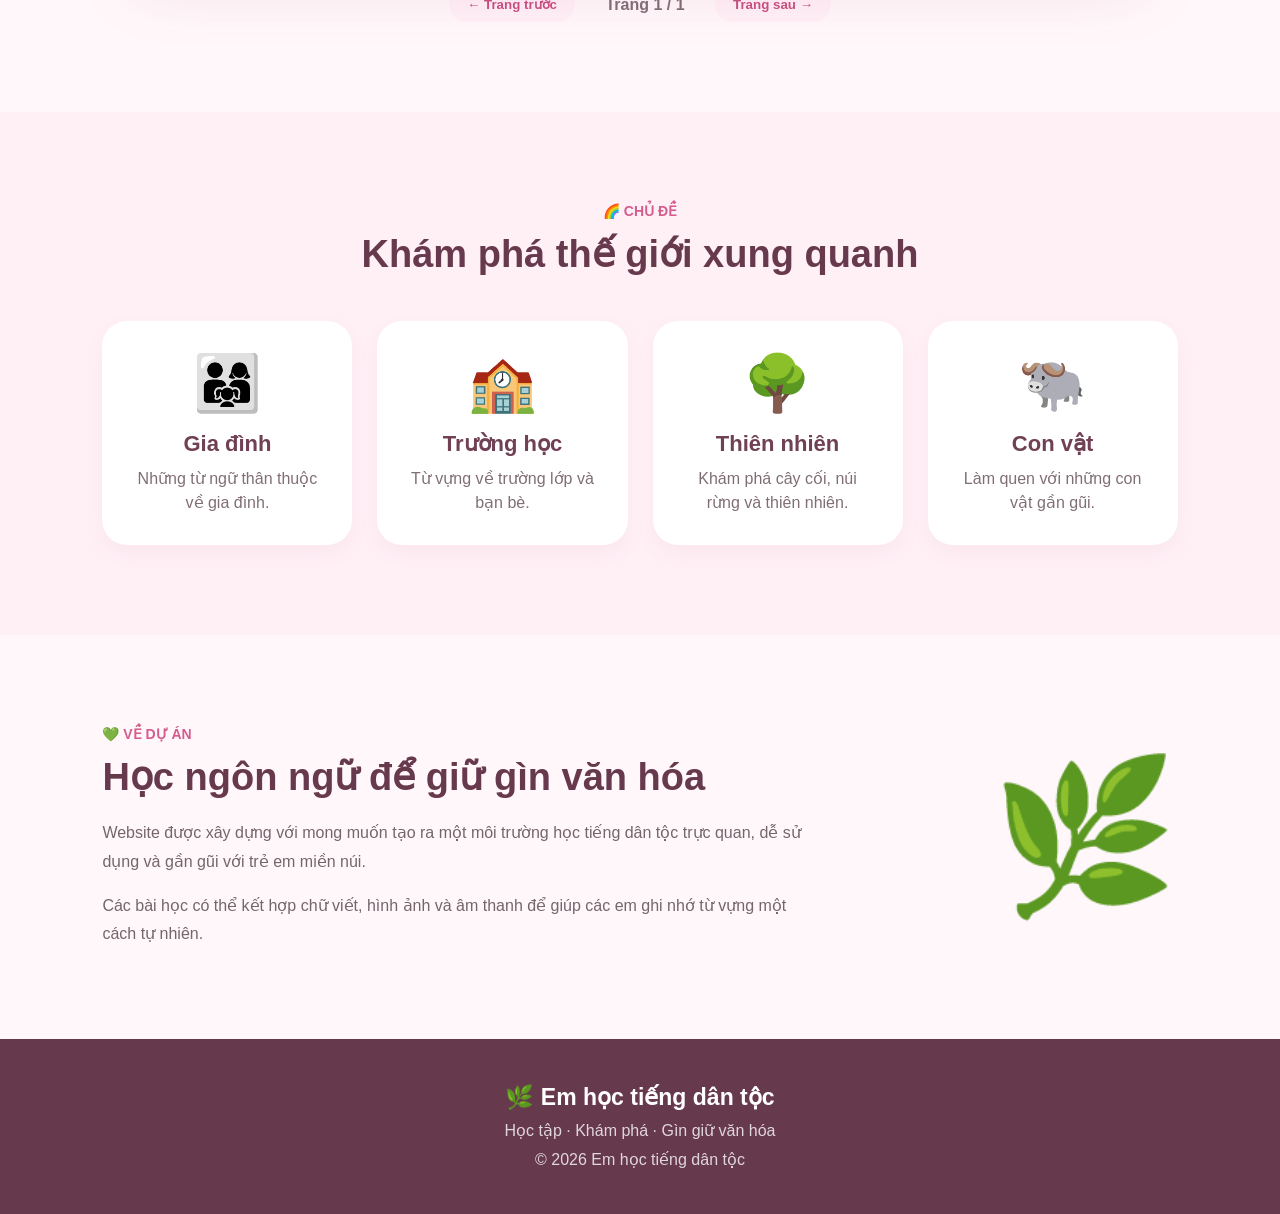
==== commit a0a5ba83: "Fix GitHub Pages paths" ====
--- a/docs/index.html
+++ b/docs/index.html
@@ -586,7 +586,7 @@
 
   
 
-<script src="/static/function.js"></script>
+<script src="./function.js"></script>
 </body>
 
 </html>
